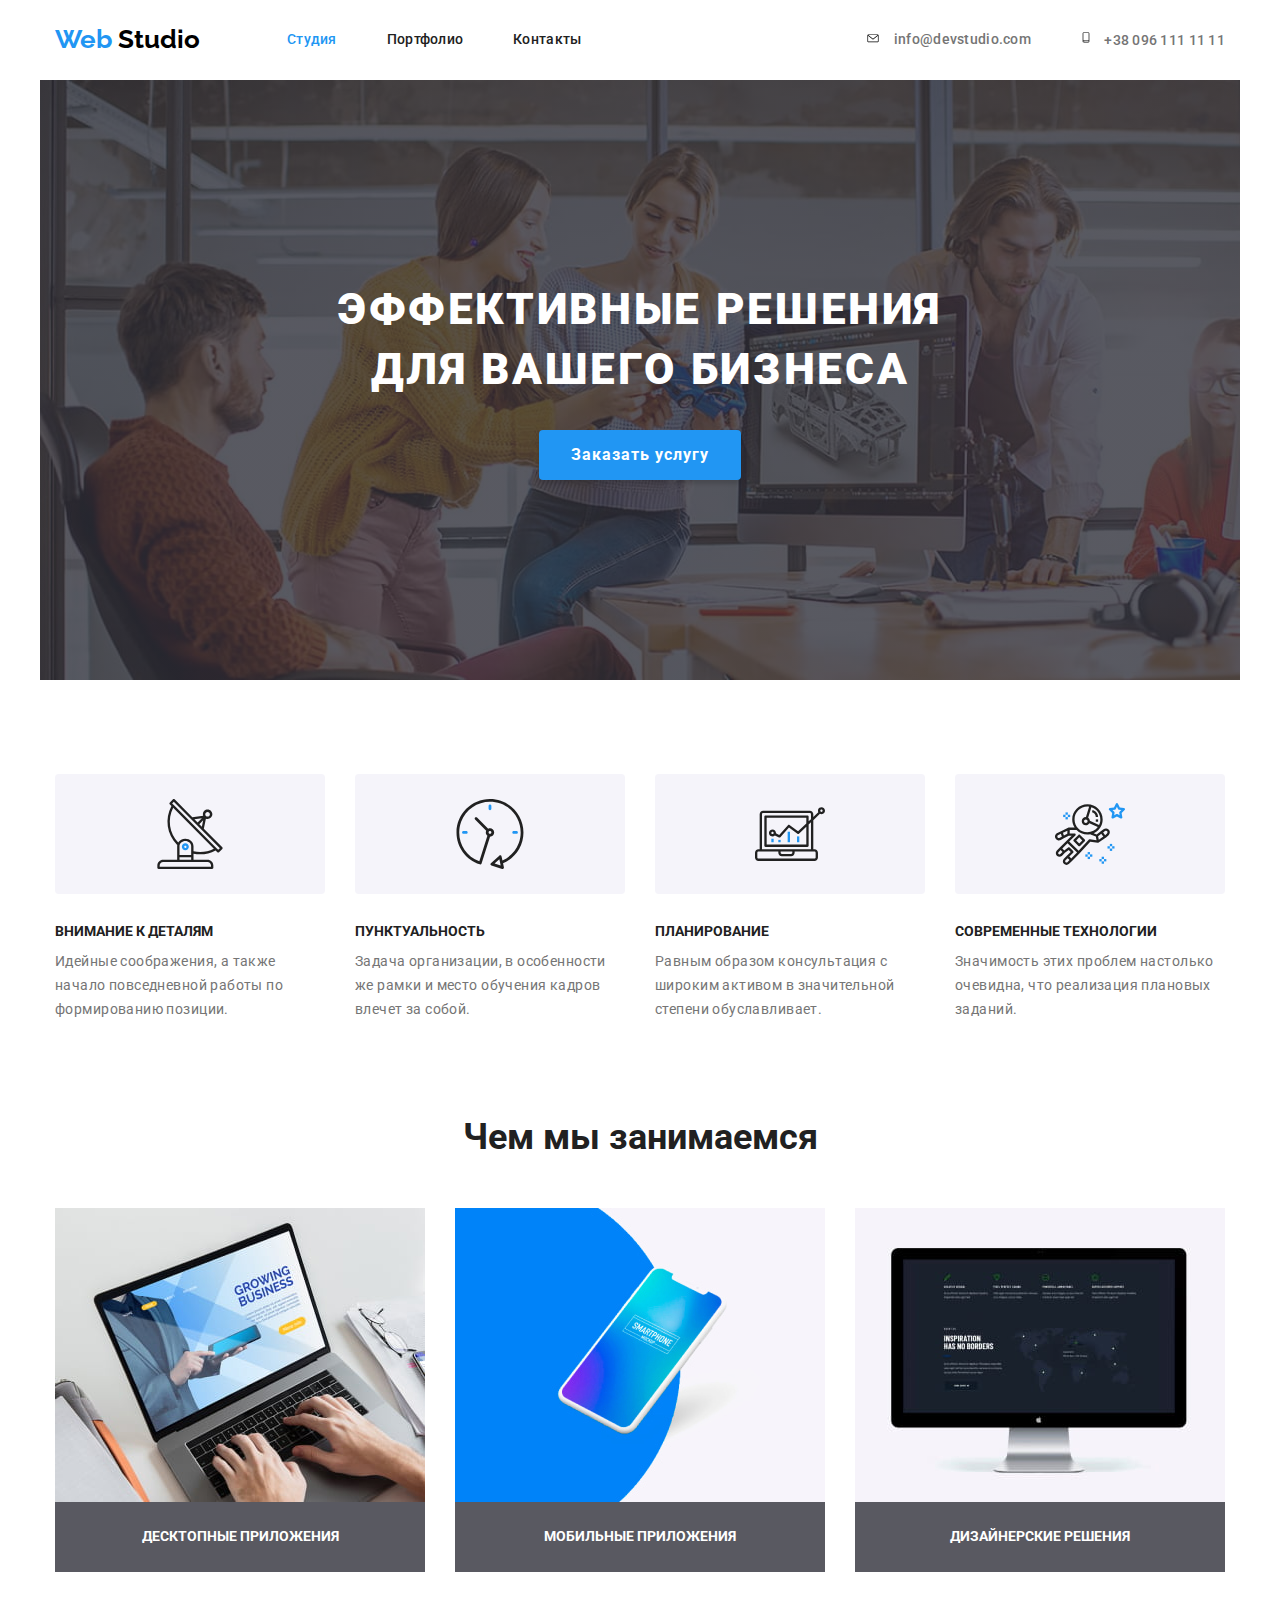
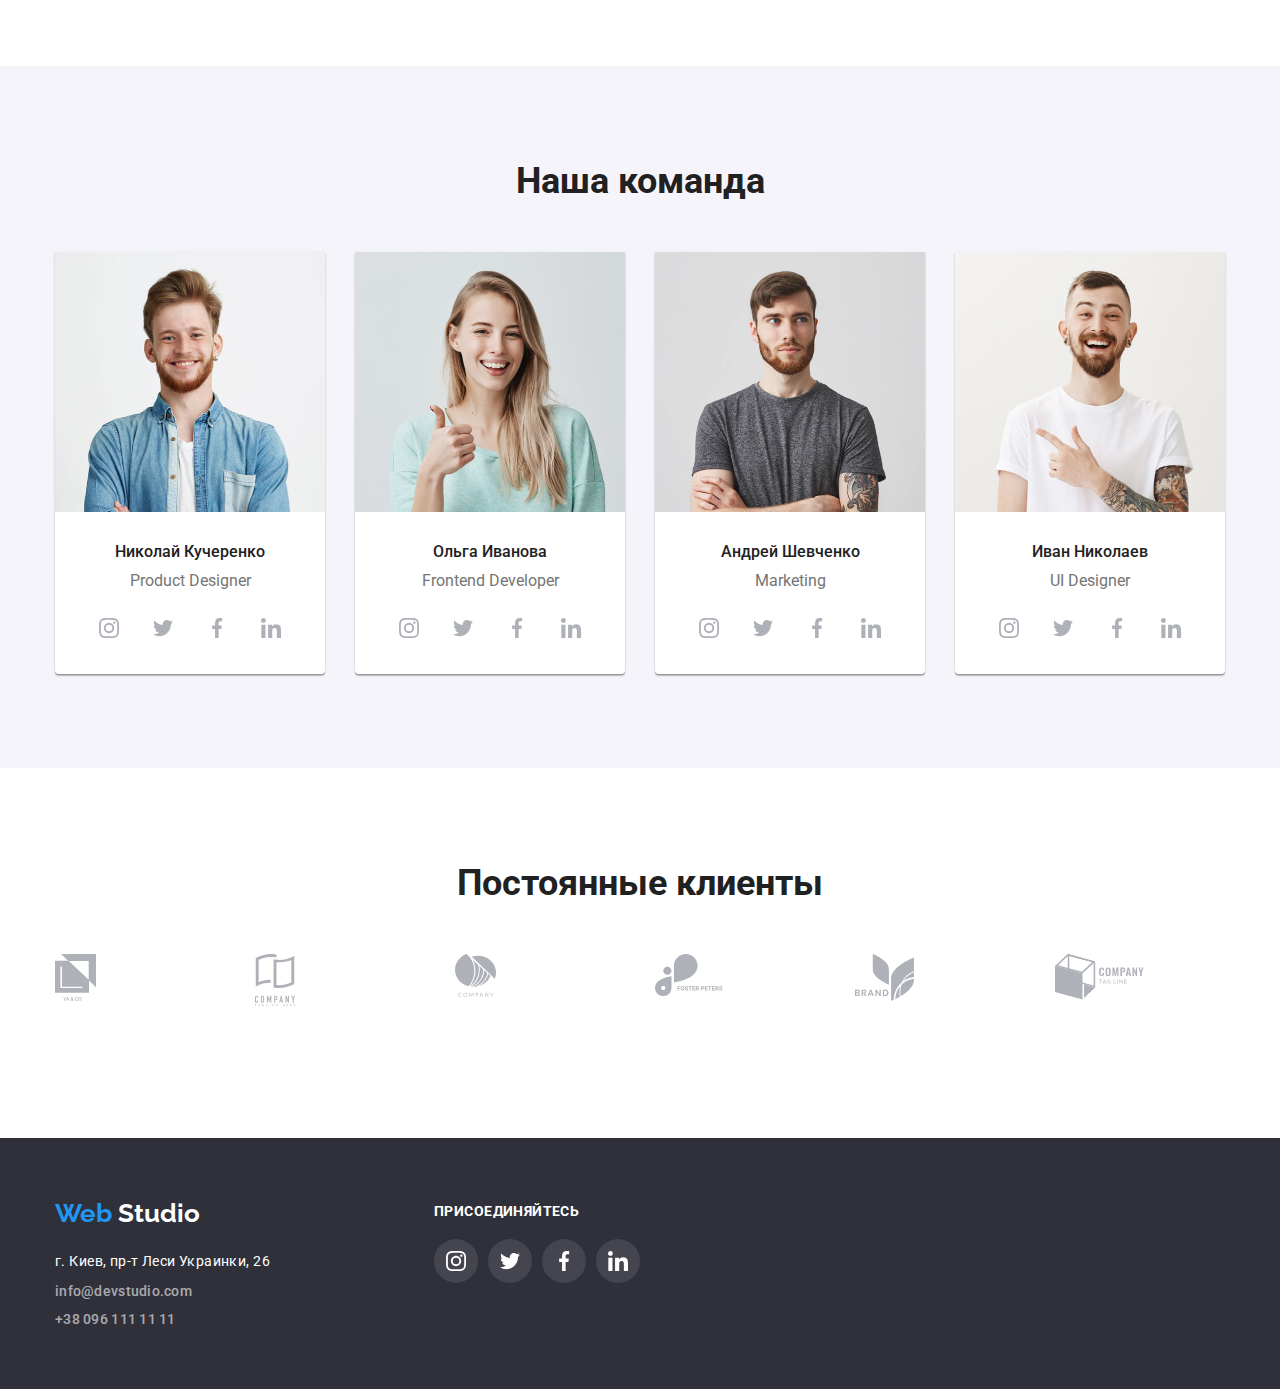
==== index.html @ cb68e981 "добавлены иконки и фоновые изображения" ====
<!DOCTYPE html>
<html lang="ru">
  <head>
    <meta charset="UTF-8" />
    <meta name="viewport" content="Верстка макета" />
    <title>WebStudio</title>
    <link
      rel="stylesheet"
      href="https://fonts.googleapis.com/css2?family=Raleway:wght@700&family=Roboto:wght@400;500;700;900&display=swap"
    />
    <link rel="stylesheet" href="./css/normalize.css" />
    <link rel="stylesheet" href="./css/styles.css" />
  </head>
  <body>
    <!-- ГЛАВНОЕ МЕНЮ -->
    <header class="header">
      <div class="container">
        <nav class="navigation">
          <a class="logo" href="./index.html"
            ><span>Web</span> <span class="header"> Studio</span></a
          >
          <ul class="navigation-list list">
            <li class="menu-item navigation-list-item">
              <a class="link current" href="./index.html">Студия</a>
            </li>
            <li class="menu-item navigation-list-item">
              <a class="link" href="./portfolio.html">Портфолио</a>
            </li>
            <li class="menu-item navigation-list-item">
              <a class="link" href="">Контакты</a>
            </li>
          </ul>
        </nav>
        <ul class="header-utils list">
          <li class="header-address">
            <a class="header-mail link" href="mailto:info@devstudio.com">
              <svg class="header-mail-svg">
                <use href="./images/icons/sprite.svg#icon-envelope"></use>
              </svg>
              <adress>info@devstudio.com</adress></a
            >
          </li>
          <li class="header-address">
            <a class="header-tel link" href="tel:+380961111111">
              <svg class="header-tel-svg">
                <use href="./images/icons/sprite.svg#icon-smartphone"></use>
              </svg>
              +38 096 111 11 11</a
            >
          </li>
        </ul>
      </div>
    </header>
    <main>
      <!-- HERO СЕКЦИЯ -->
      <section class="hero section">
        <div class="block container">
          <h1 class="hero-title">
            Эффективные решения <br />
            для вашего бизнеса
          </h1>
          <button class="modal-button">Заказать услугу</button>
        </div>
      </section>
      <!-- О НАС -->
      <section class="section">
        <div class="container">
          <h2 hidden>О нас</h2>
          <ul class="about-us-list list">
            <li class="about-us-list-item">
              <div class="about-us-list-back antena-icon"></div>
              <h3 class="title">Внимание к деталям</h3>

              <p class="about-us-list-text">
                Идейные соображения, а также начало повседневной работы по
                формированию позиции.
              </p>
            </li>
            <li class="about-us-list-item">
              <div class="about-us-list-back clock-icon"></div>
              <h3 class="title">Пунктуальность</h3>
              <p class="about-us-list-text">
                Задача организации, в особенности же рамки и место обучения
                кадров влечет за собой.
              </p>
            </li>
            <li class="about-us-list-item">
              <div class="about-us-list-back diagram-icon"></div>
              <h3 class="title">Планирование</h3>
              <p class="about-us-list-text">
                Равным образом консультация с широким активом в значительной
                степени обуславливает.
              </p>
            </li>
            <li class="about-us-list-item">
              <div class="about-us-list-back astronaut-icon"></div>
              <h3 class="title">Современные технологии</h3>
              <p class="about-us-list-text">
                Значимость этих проблем настолько очевидна, что реализация
                плановых заданий.
              </p>
            </li>
          </ul>
        </div>
      </section>
      <!-- Чем мы занимаемся -->
      <section class="section">
        <div class="container">
          <h2 class="section-title">Чем мы занимаемся</h2>
          <ul class="whatawedoing list">
            <li class="whatawedoing-item">
              <img
                src="./images/main/desctop.jpg"
                alt="Картинка с десктопным приложением"
                width="370"
                height="294"
              />
              <div class="background-text">
                <p class="whatawedoing-title">Десктопные приложения</p>
              </div>
            </li>
            <li class="whatawedoing-item">
              <img
                src="./images/main/mobile.jpg"
                alt="Картинка с мобильным приложением"
                width="370"
                height="294"
              />
              <div class="background-text">
                <p class="whatawedoing-title">Мобильные приложения</p>
              </div>
            </li>
            <li class="whatawedoing-item">
              <img
                src="./images/main/design.jpg"
                alt="Картинка про дизайнерские решения"
                width="370"
                height="294"
              />
              <div class="background-text">
                <p class="whatawedoing-title">Дизайнерские решения</p>
              </div>
            </li>
          </ul>
        </div>
      </section>

      <!-- Наша команда -->
      <section class="grey-section section">
        <div class="container">
          <h2 class="section-title">Наша команда</h2>
          <ul class="team-list list">
            <li class="team-list-item">
              <img
                src="./images/team/nikolay.jpg"
                alt="фотография Николая Кучеренко"
                width="270"
                height="260"
              />
              <h3 class="name-title">Николай Кучеренко</h3>
              <p class="text" lang="en">Product Designer</p>
              <ul class="social-list list">
                <li class="social-list-item">
                  <a
                    href=""
                    class="social-list-item-link"
                    aria-label="иконка инстаграм"
                  >
                    <svg class="social-list-item-link-svg">
                      <use
                        href="./images/icons/sprite.svg#icon-instagram2"
                      ></use>
                    </svg>
                  </a>
                </li>
                <li class="social-list-item">
                  <a
                    href=""
                    class="social-list-item-link"
                    aria-label="иконка твиттер"
                  >
                    <svg class="social-list-item-link-svg">
                      <use href="./images/icons/sprite.svg#icon-twitter1"></use>
                    </svg>
                  </a>
                </li>
                <li class="social-list-item">
                  <a
                    href=""
                    class="social-list-item-link"
                    aria-label="иконка фейсбук"
                  >
                    <svg class="social-list-item-link-svg">
                      <use
                        href="./images/icons/sprite.svg#icon-facebook1"
                      ></use>
                    </svg>
                  </a>
                </li>
                <li class="social-list-item">
                  <a
                    href=""
                    class="social-list-item-link"
                    aria-label="иконка линкедин"
                  >
                    <svg class="social-list-item-link-svg">
                      <use
                        href="./images/icons/sprite.svg#icon-linkedin1"
                      ></use>
                    </svg>
                  </a>
                </li>
              </ul>
            </li>
            <li class="team-list-item">
              <img
                src="./images/team/olga.jpg"
                alt="фотография Ольги Ивановой"
                width="270"
                height="260"
              />
              <h3 class="name-title">Ольга Иванова</h3>
              <p class="text" lang="en">Frontend Developer</p>
              <ul class="social-list list">
                <li class="social-list-item">
                  <a
                    href=""
                    class="social-list-item-link"
                    aria-label="иконка инстаграм"
                  >
                    <svg class="social-list-item-link-svg">
                      <use
                        href="./images/icons/sprite.svg#icon-instagram2"
                      ></use>
                    </svg>
                  </a>
                </li>
                <li class="social-list-item">
                  <a
                    href=""
                    class="social-list-item-link"
                    aria-label="иконка твиттер"
                  >
                    <svg class="social-list-item-link-svg">
                      <use href="./images/icons/sprite.svg#icon-twitter1"></use>
                    </svg>
                  </a>
                </li>
                <li class="social-list-item">
                  <a
                    href=""
                    class="social-list-item-link"
                    aria-label="иконка фейсбук"
                  >
                    <svg class="social-list-item-link-svg">
                      <use
                        href="./images/icons/sprite.svg#icon-facebook1"
                      ></use>
                    </svg>
                  </a>
                </li>
                <li class="social-list-item">
                  <a
                    href=""
                    class="social-list-item-link"
                    aria-label="иконка линкедин"
                  >
                    <svg class="social-list-item-link-svg">
                      <use
                        href="./images/icons/sprite.svg#icon-linkedin1"
                      ></use>
                    </svg>
                  </a>
                </li>
              </ul>
            </li>
            <li class="team-list-item">
              <img
                src="./images/team/andrey.jpg"
                alt="фотография Андрея Шевченко"
                width="270"
                height="260"
              />
              <h3 class="name-title">Андрей Шевченко</h3>
              <p class="text" lang="en">Marketing</p>
              <ul class="social-list list">
                <li class="social-list-item">
                  <a
                    href=""
                    class="social-list-item-link"
                    aria-label="иконка инстаграм"
                  >
                    <svg class="social-list-item-link-svg">
                      <use
                        href="./images/icons/sprite.svg#icon-instagram2"
                      ></use>
                    </svg>
                  </a>
                </li>
                <li class="social-list-item">
                  <a
                    href=""
                    class="social-list-item-link"
                    aria-label="иконка твиттер"
                  >
                    <svg class="social-list-item-link-svg">
                      <use href="./images/icons/sprite.svg#icon-twitter1"></use>
                    </svg>
                  </a>
                </li>
                <li class="social-list-item">
                  <a
                    href=""
                    class="social-list-item-link"
                    aria-label="иконка фейсбук"
                  >
                    <svg class="social-list-item-link-svg">
                      <use
                        href="./images/icons/sprite.svg#icon-facebook1"
                      ></use>
                    </svg>
                  </a>
                </li>
                <li class="social-list-item">
                  <a
                    href=""
                    class="social-list-item-link"
                    aria-label="иконка линкедин"
                  >
                    <svg class="social-list-item-link-svg">
                      <use
                        href="./images/icons/sprite.svg#icon-linkedin1"
                      ></use>
                    </svg>
                  </a>
                </li>
              </ul>
            </li>

            <li class="team-list-item">
              <img
                src="./images/team/ivan.jpg"
                alt="фотография Ивана Николаева"
                width="270"
                height="260"
              />
              <h3 class="name-title">Иван Николаев</h3>
              <p class="text" lang="en">UI Designer</p>
              <ul class="social-list list">
                <li class="social-list-item">
                  <a
                    href=""
                    class="social-list-item-link"
                    aria-label="иконка инстаграм"
                  >
                    <svg class="social-list-item-link-svg">
                      <use
                        href="./images/icons/sprite.svg#icon-instagram2"
                      ></use>
                    </svg>
                  </a>
                </li>
                <li class="social-list-item">
                  <a
                    href=""
                    class="social-list-item-link"
                    aria-label="иконка твиттер"
                  >
                    <svg class="social-list-item-link-svg">
                      <use href="./images/icons/sprite.svg#icon-twitter1"></use>
                    </svg>
                  </a>
                </li>
                <li class="social-list-item">
                  <a
                    href=""
                    class="social-list-item-link"
                    aria-label="иконка фейсбук"
                  >
                    <svg class="social-list-item-link-svg">
                      <use
                        href="./images/icons/sprite.svg#icon-facebook1"
                      ></use>
                    </svg>
                  </a>
                </li>
                <li class="social-list-item">
                  <a
                    href=""
                    class="social-list-item-link"
                    aria-label="иконка линкедин"
                  >
                    <svg class="social-list-item-link-svg">
                      <use
                        href="./images/icons/sprite.svg#icon-linkedin1"
                      ></use>
                    </svg>
                  </a>
                </li>
              </ul>
            </li>
          </ul>
        </div>
      </section>
      <!-- Постоянные клиенты -->
      <section class="client-section section">
        <div class="container">
          <h2 class="section-title">Постоянные клиенты</h2>
          <ul class="cliernt-list list">
            <li class="cliernt-list-item">
              <img src="./images/clientlogo/logo1.svg" alt="логотип клиента" />
            </li>
            <li class="cliernt-list-item">
              <img src="./images/clientlogo/logo2.svg" alt="логотип клиента" />
            </li>
            <li class="cliernt-list-item">
              <img src="./images/clientlogo/logo3.svg" alt="логотип клиента" />
            </li>
            <li class="cliernt-list-item">
              <img src="./images/clientlogo/logo4.svg" alt="логотип клиента" />
            </li>
            <li class="cliernt-list-item">
              <img src="./images/clientlogo/logo5.svg" alt="логотип клиента" />
            </li>
            <li class="cliernt-list-item">
              <img src="./images/clientlogo/logo6.svg" alt="логотип клиента" />
            </li>
          </ul>
        </div>
      </section>
    </main>
    <!-- ФУТЕР -->
    <footer class="footer">
      <div class="container">
        <div class="footer-logo-address">
          <a class="logo" href="./index.html"
            ><span>Web</span> <span class="footer"> Studio</span></a
          >
          <address class="footer-address">
            <ul class="list">
              <li class="footer-address-item">
                г. Киев, пр-т Леси Украинки, 26
              </li>
              <li>
                <a class="footer-mail link" href="mailto:info@devstudio.com"
                  >info@devstudio.com</a
                >
              </li>
              <li>
                <a class="footer-tel link" href="tel:+380961111111"
                  >+38 096 111 11 11</a
                >
              </li>
            </ul>
          </address>
        </div>
        <div class="join">
          <b class="title">присоединяйтесь</b>
          <ul class="social-list list">
            <li class="social-list-item">
              <a
                href=""
                class="social-list-item-link"
                aria-label="иконка инстаграм"
              >
                <svg class="social-list-item-link-svg">
                  <use href="./images/icons/sprite.svg#icon-instagram2"></use>
                </svg>
              </a>
            </li>
            <li class="social-list-item">
              <a
                href=""
                class="social-list-item-link"
                aria-label="иконка твиттер"
              >
                <svg class="social-list-item-link-svg">
                  <use href="./images/icons/sprite.svg#icon-twitter1"></use>
                </svg>
              </a>
            </li>
            <li class="social-list-item">
              <a
                href=""
                class="social-list-item-link"
                aria-label="иконка фейсбук"
              >
                <svg class="social-list-item-link-svg">
                  <use href="./images/icons/sprite.svg#icon-facebook1"></use>
                </svg>
              </a>
            </li>
            <li class="social-list-item">
              <a
                href=""
                class="social-list-item-link"
                aria-label="иконка линкедин"
              >
                <svg class="social-list-item-link-svg">
                  <use href="./images/icons/sprite.svg#icon-linkedin1"></use>
                </svg>
              </a>
            </li>
          </ul>
        </div>
      </div>
    </footer>
  </body>
</html>
---- css/styles.css ----
:root {
  --primary-font: "Roboto", sans-serif;
  --secondery-font: "Raleway", sans-serif;
  --primary-text-color: #757575;
  --secondary-text-color: #212121;
  --accent-color: #2196f3;
  --primary-white-color: #ffffff;
  --secondary-white-color: #f5f4fa;
}
html {
  box-sizing: border-box;
}

*,
*::before,
*::after {
  box-sizing: inherit;
}
body {
  background-color: #ffffff;
  font-family: var(--primary-font);
  font-size: 14px;
  color: var(--primary-text-color);
  text-decoration: none;
}
a.link.current {
  color: var(--accent-color);
}
h1 {
  margin: 0;
}
img {
  display: block;
}
.link {
  text-decoration: none;
  display: block;
}
.list {
  list-style: none;
  margin: 0;
  padding: 0;
}
p {
  margin: 0;
}
.link:hover,
.link:focus {
  color: var(--accent-color);
}
.section {
  padding-bottom: 94px;
}
/*HEADER*/
.container {
  width: 1200px;
  padding-left: 15px;
  padding-right: 15px;
  margin-left: auto;
  margin-right: auto;
}
.header .container {
  display: flex;
  align-items: center;
  justify-content: space-between;
}
.header-utils {
  display: flex;
}
.header-mail {
  margin-right: 50px;
}

.navigation {
  display: flex;
  align-items: center;
}
.navigation-list {
  display: flex;
}
.navigation-list-item:not(:last-child) {
  margin-right: 50px;
}
.navigation-list-item {
  padding-top: 32px;
  padding-bottom: 32px;
}
.logo {
  font-family: var(--secondery-font);
  color: var(--accent-color);
  font-weight: bold;
  font-size: 26px;
  line-height: 1.2;
  text-decoration: none;
  margin-right: 87px;
}
.logo .header {
  color: #000000;
}
.navigation-list .link {
  color: var(--secondary-text-color);
  font-weight: 500;
  font-size: 14px;
  line-height: 1.14;
  letter-spacing: 0.02em;
  text-decoration: none;
}
.navigation-list .link:hover,
.navigation-list .link:focus {
  color: var(--accent-color);
}

.navigation-list link.current {
  color: var(--accent-color);
}
.menu-item::after {
display: block;
content:"";
position: absolute;
width: 100%;
height: 0px;
background:var(--accent-color);
border-radius: 2px;
margin-top: 28px;
margin-left: auto;
margin-right: auto;
}
.menu-item:hover::after,
.menu-item:focus::after {
 height: 4px; 
}

.header-mail,
.header-tel {
  font-style: normal;
  font-weight: 500;
  font-size: 14px;
  line-height: 1.33;
  letter-spacing: 0.02em;
  color: var(--primary-text-color);
  align-items: center;
  justify-content: center;
}
.header-mail-svg {
  width: 16px;
  height: 11.2px;
  margin-right: 10px;
}
.header-tel-svg {
  width: 10px;
  height: 14.94px;
  margin-right: 10px;
}
.header-address:hover .header-mail-svg {
fill: var(--accent-color) ;
}
.header-address:hover .header-tel-svg {
fill: var(--accent-color) ;
}
/*HERO СЕКЦИЯ*/
.hero {
  text-align: center;
  margin-bottom: 94px;
  padding-bottom: 0;
}
.hero-title {
  font-weight: 900;
  font-size: 44px;
  line-height: 1.36;
  letter-spacing: 0.06em;
  text-transform: uppercase;
  color: var(--primary-white-color);
  margin-bottom: 30px;
  padding-top: 200px;

}
.modal-button {
  color: var(--primary-white-color);
  background-color: var(--accent-color);
    box-shadow: 0px 4px 4px rgba(0, 0, 0, 0.15);
    border-radius: 4px;
    display: block;
    padding-top: 10px;
    padding-right: 32px;
    padding-bottom: 10px;
    padding-left: 32px;
    margin-right: auto;
    margin-left: auto;
    border-width: 0px;
    border-radius: 4px;
    font-weight: 700;
    font-size: 16px;
    line-height: 1.88;
    text-align: center;
    letter-spacing: 0.06em;
    cursor: pointer;
}
.block {
  max-width: 1600px;
  height: 600px;
  background-image: linear-gradient( to bottom, rgba(47, 48, 58, 0.8), rgba(47, 48, 58, 0.8) ), url("../images/main/Header.jpg");
  background-repeat: no-repeat;
}
/*О НАС*/
.about-us-list {
  display: flex;
  margin: 0;
}
.about-us-list .title {
  font-size: 14px;
  line-height: 1.14;
  text-transform: uppercase;
  color: var(--secondary-text-color);
  padding-bottom: 10px;
  padding-top: 30px;
  margin: 0;
}
.about-us-list-item:not(:last-child) {
  margin-right: 30px;
}
.about-us-list-item {
  display: block;
}
.about-us-list-back::before {
  width: 270px;
  height: 120px;
  left: 515px;
  top: 774px;
  content: "";
  display: block;
  background: #F5F4FA;
  border-radius: 4px;
  background-repeat: no-repeat;
  background-position: center;
  background-size: 70px;
  padding-top: 25px;
  padding-right: 100px;
  padding-bottom: 25px;
  padding-left: 100px;
}
.antena-icon::before {
  background-image: url(../images/icons/antenna1.svg);
}
.clock-icon::before {
  background-image: url(../images/icons/clock1.svg);
}
.diagram-icon::before {
  background-image: url(../images/icons/diagram1.svg);
}
.astronaut-icon::before {
  background-image: url(../images/icons/astronaut1.svg);
}
.about-us-list-text {
  font-size: 14px;
    line-height: 1.71;
    letter-spacing: 0.03em;
}
/*Чем мы занимаемся*/
.section-title {
  font-size: 36px;
  line-height: 1.17;
  text-align: center;
  color: var(--secondary-text-color);
  margin-top: 0px;
  margin-bottom: 0px;
}
.whatawedoing-title {
  display: flex;
  font-weight: 700;
  line-height: 1.14;
  text-align: center;
  justify-content: center;
  text-transform: uppercase;
  color: var(--primary-white-color);
  width: 370px;
  height: 70px;
  left: 215px;
  top: 1435px;
  margin: 0;
  background: rgba(47, 48, 58, 0.8);
  padding-top: 27px;
}

.whatawedoing {
  display: flex;
  padding-top: 50px;

}
.whatawedoing-item:not(:last-child) {
  margin-right: 30px;
}


}
/* Наша команда  */
.grey-section {
  background: #f5f4fa;
}
.name-title {
  font-weight: 500;
  font-size: 16px;
  line-height: 1.19;
  text-align: center;
  color: var(--secondary-text-color);
}
.grey-section .container {
  padding-top: 94px;
}
.grey-section {
  background-color: #f5f4fa;
}
.text {
  font-size: 16px;
  line-height: 1.19;
  text-align: center;
  margin-bottom: 16px;
  margin-top: 0;
}
.team-list {
  display: flex;
  padding-top: 50px;
}
.team-list-item:not(:last-child) {
  margin-right: 30px;
}
.team-list-item {
  background-color: var(--primary-white-color);
    border-bottom-right-radius: 4px;
    border-bottom-left-radius: 4px;
    box-shadow: 0px 2px 1px rgba(0, 0, 0, 0.2), 0px 1px 1px rgba(0, 0, 0, 0.14), 0px 1px 3px rgba(0, 0, 0, 0.12);
      padding-bottom: 24px;
}
.name-title {
  margin-top: 30px;
  margin-bottom: 10px;
}
.social-list {
  display: flex;
  justify-content: center;
  padding-left: 0;
}
.social-list-item:not(:last-child) {
  margin-right: 10px;
}
.team-list .social-list-item-link {
  display: flex;
  width: 44px;
  height: 44px;
  border-radius: 50%;
  background-color: rgba(255, 255, 255, 0.1);;
  justify-content: center;
  align-items: center;
}
.team-list .social-list-item-link-svg {
  width: 20px;
  height: 20px;
  fill: #AFB1B8 ;
}
.team-list .social-list-item-link:hover {
  background: var(--accent-color);
}
/* Постоянные клиенты  */
.cliernt-list {
  display: flex;
}
.client-section .container {
  padding-top: 94px;
}
.cliernt-list-item:not(:last-child) {
  margin-right: 30px;
}
.cliernt-list-item {
  width: 170px;
  height: 90px;
  justify-content: center;
  align-items: center;
}
.cliernt-list {
  padding-top: 50px;
}
/* Футер */
.footer .container {
  display: flex;
  align-items: center;
  justify-content: flex-start;
  padding-top: 60px;
}
.footer {
  background: #2f303a;
}
.logo .footer {
  color: var(--primary-white-color);
}
.footer-mail,
.footer-tel {
  font-style: normal;
  font-weight: 500;
  font-size: 14px;
  line-height: 1.33;
  letter-spacing: 0.02em;
  color: rgba(255, 255, 255, 0.6);
}
.footer-logo-address {
  padding-bottom: 60px;
  margin-left: 0px;
}
.footer-address-item,
.footer-mail {
  margin-bottom: 9px;
}

.footer .title {
  font-style: normal;
  font-weight: 700;
  font-size: 14px;
  line-height: 16px;
  letter-spacing: 0.03em;
  text-transform: uppercase;
  color: var(--primary-white-color);
}
.footer-address-item {
  font-style: normal;
  font-weight: 400;
  font-size: 14px;
  line-height: 24px;
  letter-spacing: 0.03em;
  color: var(--primary-white-color);
  padding-top: 20px;
}
.join {
  display: block;
  margin-left: 147px;
}
.join .social-list {
  margin-top: 20px;
  margin-bottom: 100px;
}
.join .social-list-item-link {
  display: flex;
  width: 44px;
  height: 44px;
  border-radius: 50%;
  background-color: rgba(255, 255, 255, 0.1);;
  justify-content: center;
  align-items: center;
}
.join .social-list-item-link-svg {
  width: 20px;
  height: 20px;
  fill: white ;
}
.join .social-list-item-link:hover {
  background: var(--accent-color);
}
.social-list-item-link:hover .social-list-item-link-svg {
fill: white ;
}
/* Портфолио */
.filter-button:hover,
.filter-button:focus {
  color: var(--primary-white-color);
  background-color: var(--accent-color);
  outline: none;
}
.filter-button {
  color: var(--secondary-text-color);
  background-color: var(--secondary-white-color);
  border-radius: 4px;
}

.portfolio-list .link {
  text-decoration: none;
}
.portfolio-list .title {
  font-size: 18px;
  line-height: 2;
  letter-spacing: 0.06em;
  color: var(--secondary-text-color);
}
.portfolio-list .text {
  font-size: 16px;
  line-height: 1.87;
  color: var(--primary-text-color);
}
.portfolio-list .hover-text-portfolio-list {
  font-size: 18px;
  line-height: 1.56;
  letter-spacing: 0.03em;
  color: var(--primary-white-color);
  background-color: var(--accent-color);
}
.portfolio-list-item:hover,
.portfolio-list-item:focus {
box-sizing: border-box;
box-shadow: 1px 4px 6px rgba(0, 0, 0, 0.16), 0px 4px 4px rgba(0, 0, 0, 0.06), 0px 1px 1px rgba(0, 0, 0, 0.12);
}
.portfolio-list-item {
  width: calc((100% - 2 * 30px) / 3);
  margin-right: 30px;
  margin-bottom: 30px;
  border: 1px solid #EEEEEE;
}

.portfolio-container {
  width: 1200px;
  padding-left: 15px;
  padding-right: 15px;
  margin-left: auto;
  margin-right: auto;
  margin-top: 93px;
  margin-bottom: 94px;
}
.portfolio-list {
  display: flex;
  flex-wrap: wrap;
}

.portfolio-list-description {
  display: block;
  justify-content: flex-start;
  align-content: space-between;
  padding-left: 24px;
  padding-right: 24px;
  padding-top: 20px;
  padding-bottom: 20px;
}
.portfolio-list-description .title {
  margin-bottom: 0;
  margin-top: 0;
}
.portfolio-list-description .text {
  margin-bottom: 0;
  margin-top: 0;
  text-align: start;
}
.portfolio-list-item:nth-child(3n) {
  margin-right: 0;
}
.portfolio-list-item:nth-last-child(-n + 3) {
  margin-bottom: 0;
}
.filter-list {
  display: flex;
  justify-content: center;
    margin-bottom: 50px;
}
.filter-button {
  margin-right: 8px;
  border: 0;
  text-align: center;
  padding-right: 22px;
  padding-left: 22px;
  padding-bottom: 6px;
  padding-top: 6px;
  border-radius: 4px;
  display: block;

 border-width: 0px;
 border-radius: 4px;
 font-weight: 500;
 font-size: 16px;
 line-height: 1.63;
 cursor: pointer;
}

.filter-button:hover,
.filter-button:focus {
box-shadow: 0px 2px 2px rgba(0, 0, 0, 0.12), 0px 1px 2px rgba(0, 0, 0, 0.08), 0px 3px 1px rgba(0, 0, 0, 0.1);
}
.hover-text-portfolio-list {
  margin: 0;
}

/*.portfolio-list-img {
  display: block;
}
/*.hover-text-portfolio-list:hover {
  width: 370px;
  height: 294px;
  left: 215px;
  top: 262px;

  background: rgba(33, 150, 243, 0.9);
}
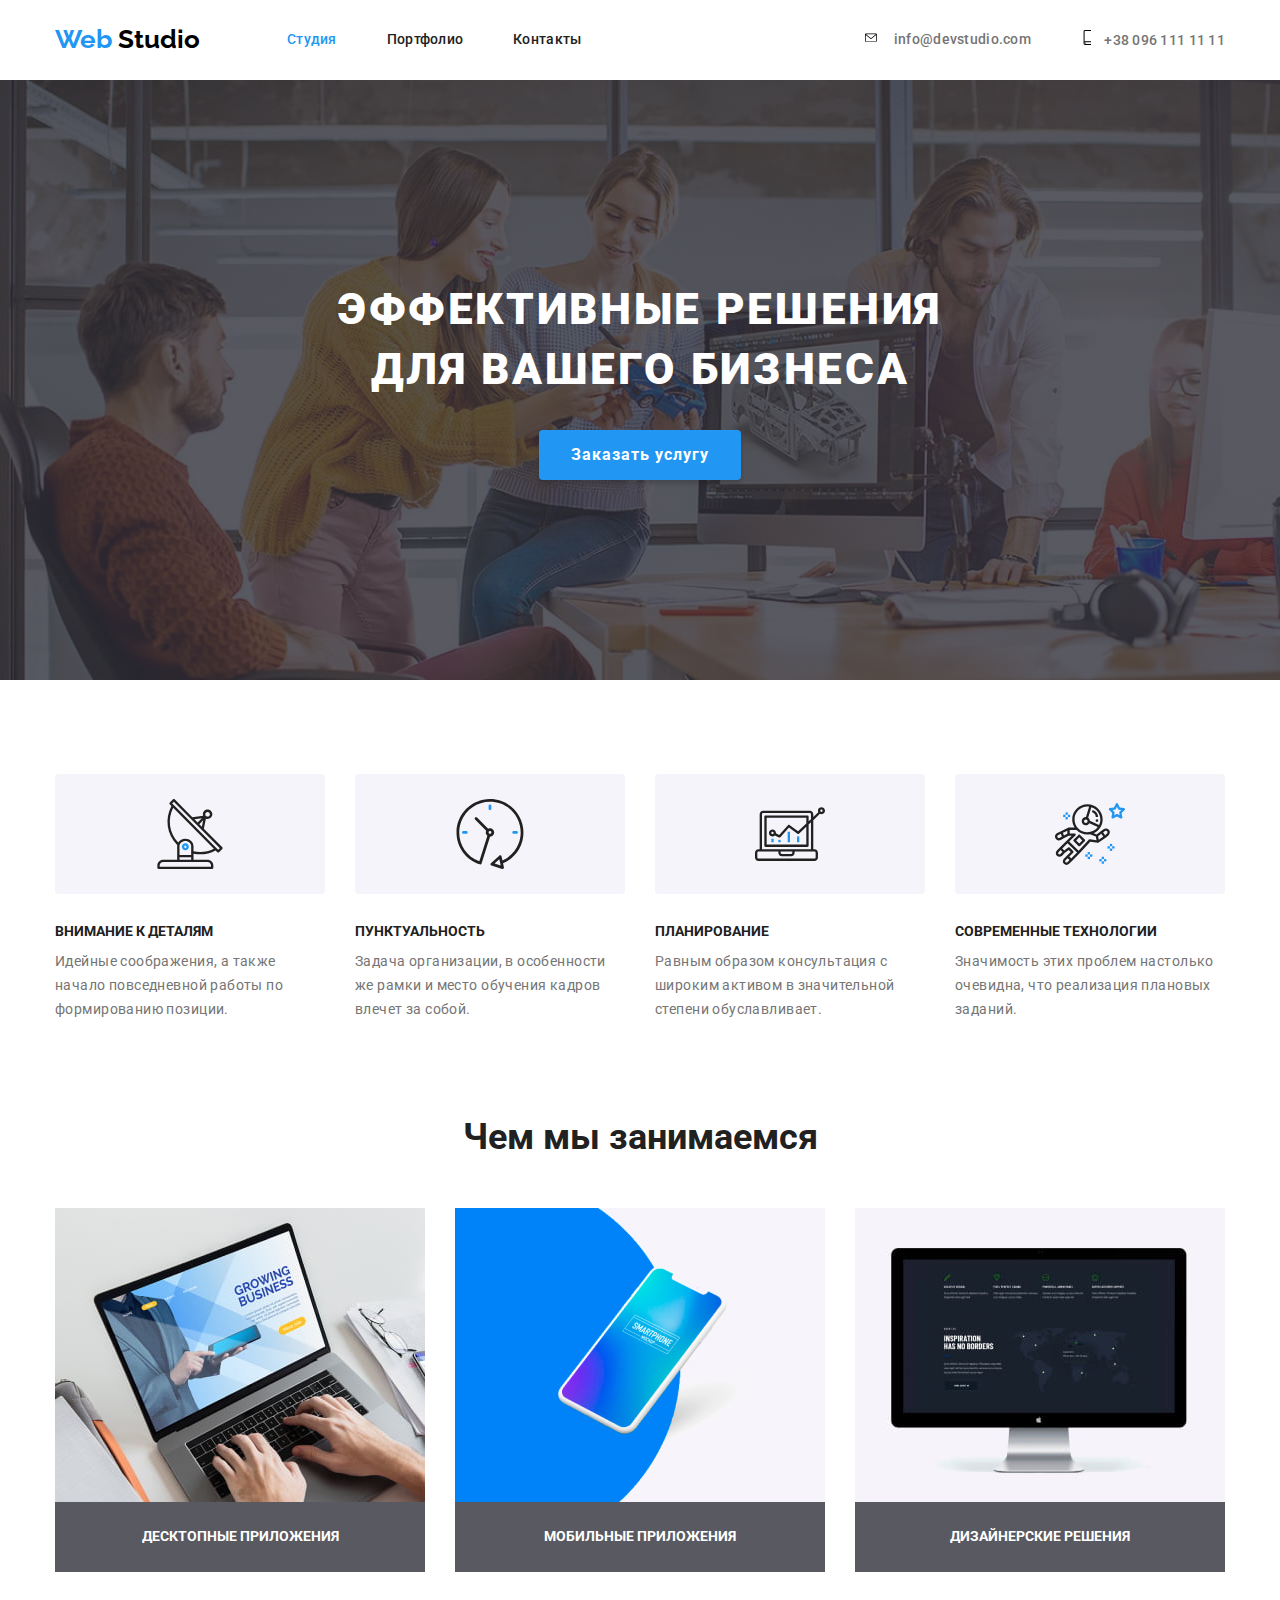
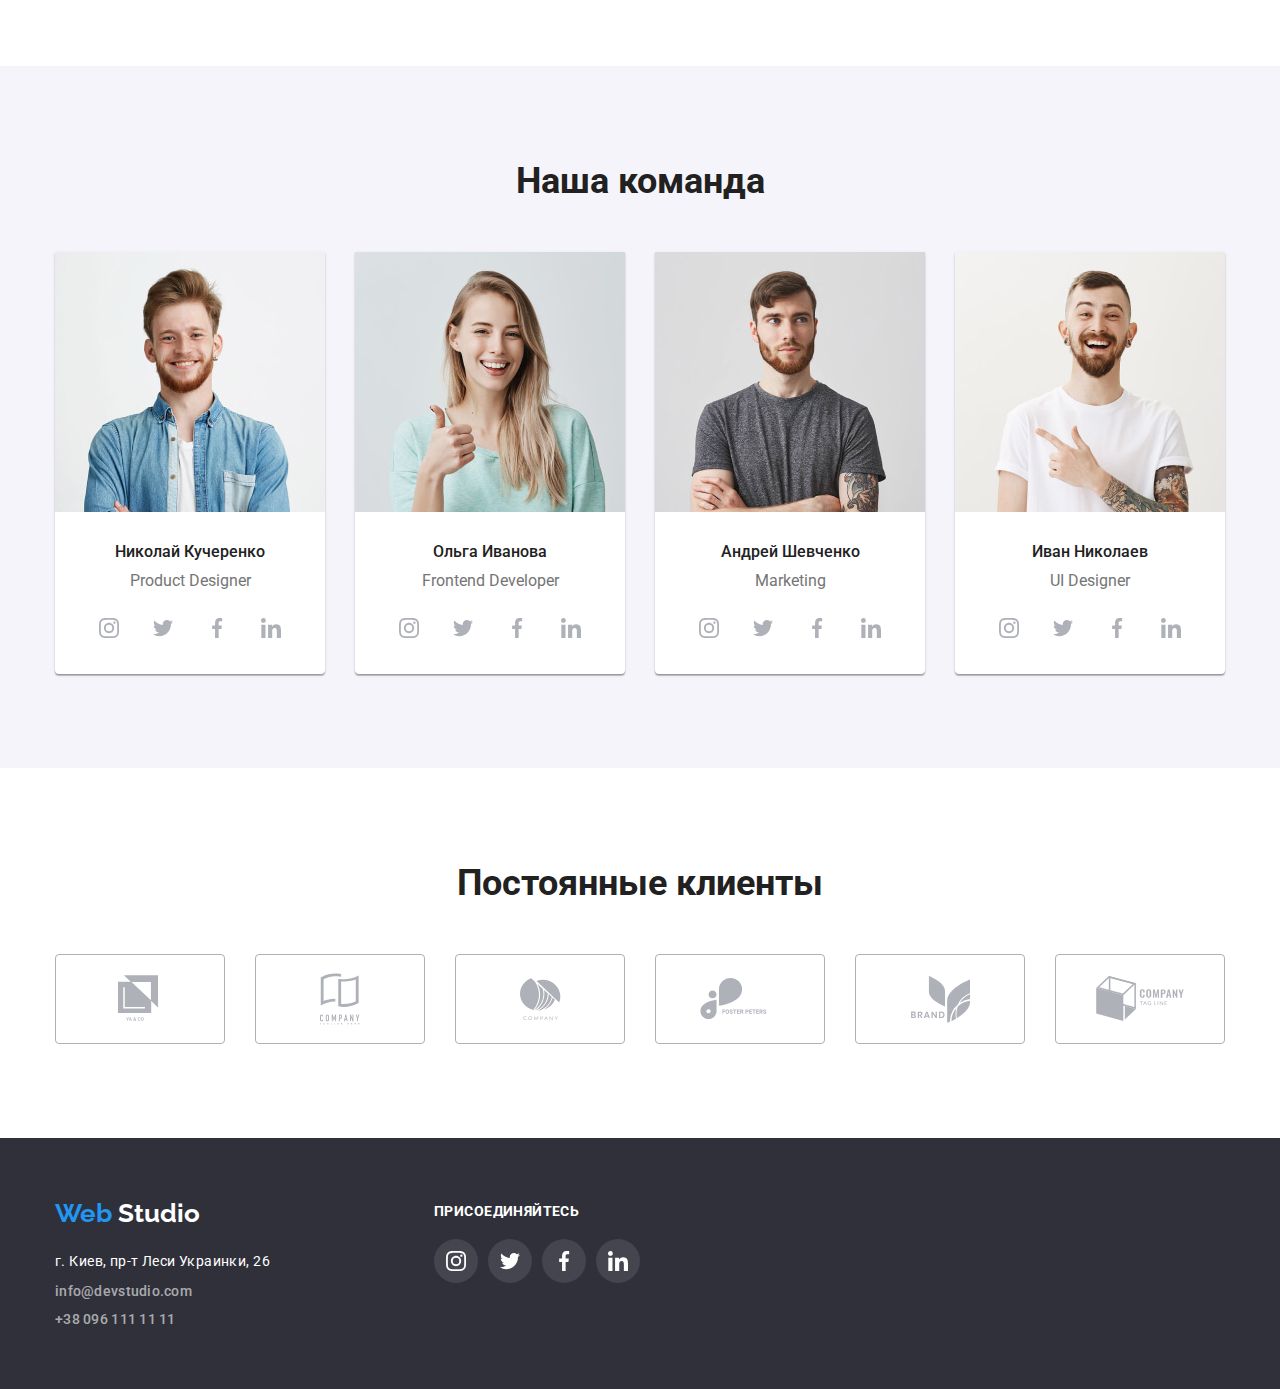
==== commit 5d92a90e: "исправлены иконки" ====
--- a/index.html
+++ b/index.html
@@ -34,7 +34,7 @@
         <ul class="header-utils list">
           <li class="header-address">
             <a class="header-mail link" href="mailto:info@devstudio.com">
-              <svg class="header-mail-svg">
+              <svg class="header-mail-svg" width="16px" height="12px">
                 <use href="./images/icons/sprite.svg#icon-envelope"></use>
               </svg>
               <adress>info@devstudio.com</adress></a
@@ -42,7 +42,7 @@
           </li>
           <li class="header-address">
             <a class="header-tel link" href="tel:+380961111111">
-              <svg class="header-tel-svg">
+              <svg class="header-tel-svg" width="10px" height="15px">
                 <use href="./images/icons/sprite.svg#icon-smartphone"></use>
               </svg>
               +38 096 111 11 11</a
@@ -54,7 +54,7 @@
     <main>
       <!-- HERO СЕКЦИЯ -->
       <section class="hero section">
-        <div class="block container">
+        <div class="block">
           <h1 class="hero-title">
             Эффективные решения <br />
             для вашего бизнеса
@@ -408,22 +408,58 @@
           <h2 class="section-title">Постоянные клиенты</h2>
           <ul class="cliernt-list list">
             <li class="cliernt-list-item">
-              <img src="./images/clientlogo/logo1.svg" alt="логотип клиента" />
+              <svg
+                class="cliernt-list-item-svg"
+                width="44.27px"
+                height="49.23px"
+              >
+                <use
+                  href="./images/clientlogo/sprite_logo.svg#icon-logo1"
+                ></use>
+              </svg>
             </li>
             <li class="cliernt-list-item">
-              <img src="./images/clientlogo/logo2.svg" alt="логотип клиента" />
+              <svg class="cliernt-list-item-svg" width="40px" height="52px">
+                <use
+                  href="./images/clientlogo/sprite_logo.svg#icon-logo2"
+                ></use>
+              </svg>
             </li>
             <li class="cliernt-list-item">
-              <img src="./images/clientlogo/logo3.svg" alt="логотип клиента" />
+              <svg class="cliernt-list-item-svg" width="41px" height="42.6px">
+                <use
+                  href="./images/clientlogo/sprite_logo.svg#icon-logo3"
+                ></use>
+              </svg>
             </li>
             <li class="cliernt-list-item">
-              <img src="./images/clientlogo/logo4.svg" alt="логотип клиента" />
+              <svg
+                class="cliernt-list-item-svg"
+                width="79.66px"
+                height="42.02px"
+              >
+                <use
+                  href="./images/clientlogo/sprite_logo.svg#icon-logo4"
+                ></use>
+              </svg>
             </li>
             <li class="cliernt-list-item">
-              <img src="./images/clientlogo/logo5.svg" alt="логотип клиента" />
+              <svg class="cliernt-list-item-svg" width="59px" height="47px">
+                <use
+                  href="./images/clientlogo/sprite_logo.svg#icon-logo5"
+                ></use>
+              </svg>
             </li>
             <li class="cliernt-list-item">
-              <img src="./images/clientlogo/logo6.svg" alt="логотип клиента" />
+              <svg
+                class="cliernt-list-item-svg"
+                width="88.48px"
+                height="45.44px"
+              >
+                <use
+                  href="./images/clientlogo/sprite_logo.svg#icon-logo6"
+                ></use>
+              </svg>
             </li>
           </ul>
         </div>
--- a/css/styles.css
+++ b/css/styles.css
@@ -70,7 +70,6 @@
 .header-mail {
   margin-right: 50px;
 }
-
 .navigation {
   display: flex;
   align-items: center;
@@ -117,7 +116,7 @@
 display: block;
 content:"";
 position: absolute;
-width: 100%;
+width: 50px;
 height: 0px;
 background:var(--accent-color);
 border-radius: 2px;
@@ -142,13 +141,9 @@
   justify-content: center;
 }
 .header-mail-svg {
-  width: 16px;
-  height: 11.2px;
   margin-right: 10px;
 }
 .header-tel-svg {
-  width: 10px;
-  height: 14.94px;
   margin-right: 10px;
 }
 .header-address:hover .header-mail-svg {
@@ -172,7 +167,6 @@
   color: var(--primary-white-color);
   margin-bottom: 30px;
   padding-top: 200px;
-
 }
 .modal-button {
   color: var(--primary-white-color);
@@ -200,6 +194,8 @@
   height: 600px;
   background-image: linear-gradient( to bottom, rgba(47, 48, 58, 0.8), rgba(47, 48, 58, 0.8) ), url("../images/main/Header.jpg");
   background-repeat: no-repeat;
+  margin-left: auto;
+  margin-right: auto;
 }
 /*О НАС*/
 .about-us-list {
@@ -289,9 +285,6 @@
 .whatawedoing-item:not(:last-child) {
   margin-right: 30px;
 }
-
-
-}
 /* Наша команда  */
 .grey-section {
   background: #f5f4fa;
@@ -372,8 +365,21 @@
 .cliernt-list-item {
   width: 170px;
   height: 90px;
-  justify-content: center;
-  align-items: center;
+  display: flex;
+  justify-content: center;
+  align-items: center;
+  border: 1px solid #AFB1B8;
+  box-sizing: border-box;
+  border-radius: 4px;
+}
+.cliernt-list-item:hover {
+  border-color: var(--accent-color);
+}
+.cliernt-list-item:hover .cliernt-list-item-svg {
+fill: var(--accent-color) ;
+}
+.cliernt-list-item-svg {
+  fill: #AFB1B8;;
 }
 .cliernt-list {
   padding-top: 50px;
@@ -453,6 +459,12 @@
   background: var(--accent-color);
 }
 .social-list-item-link:hover .social-list-item-link-svg {
+fill: white ;
+}
+.join .social-list-item-link:focus {
+  background: var(--accent-color);
+}
+.social-list-item-link:focus .social-list-item-link-svg {
 fill: white ;
 }
 /* Портфолио */
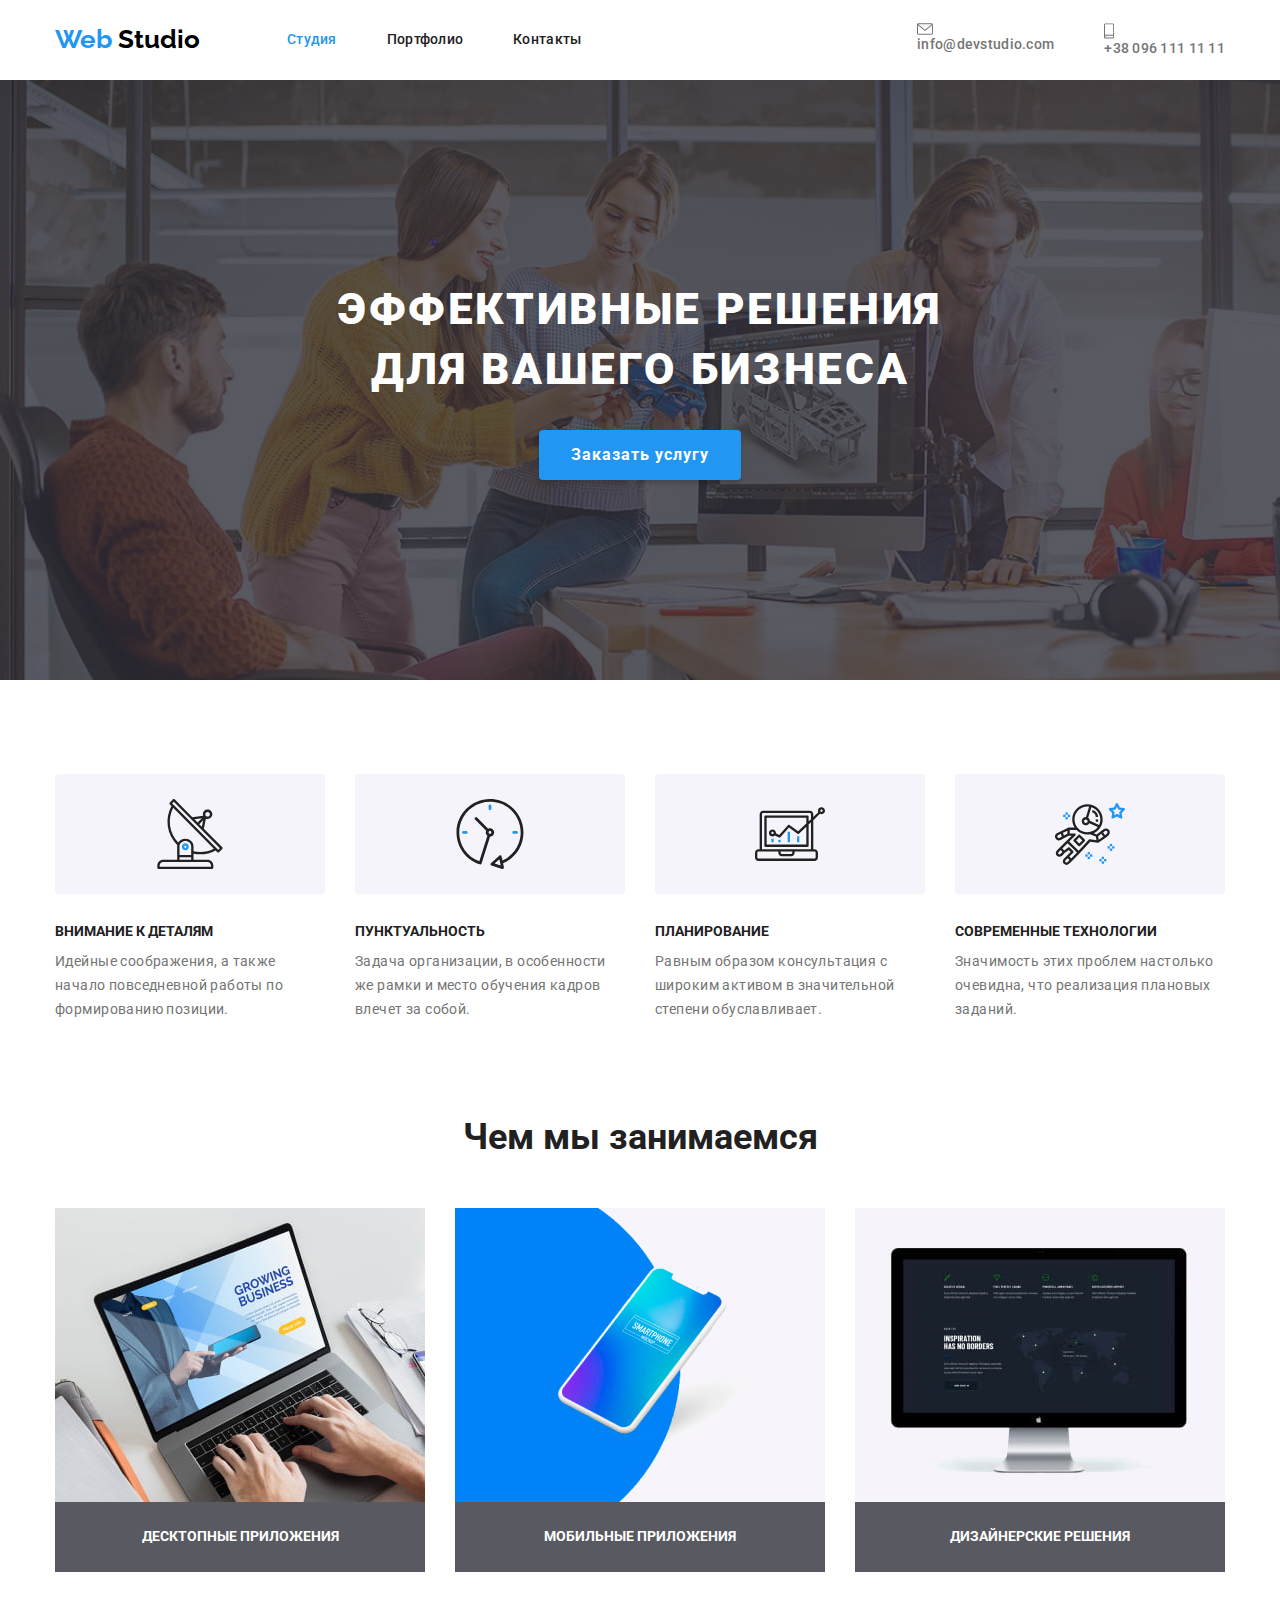
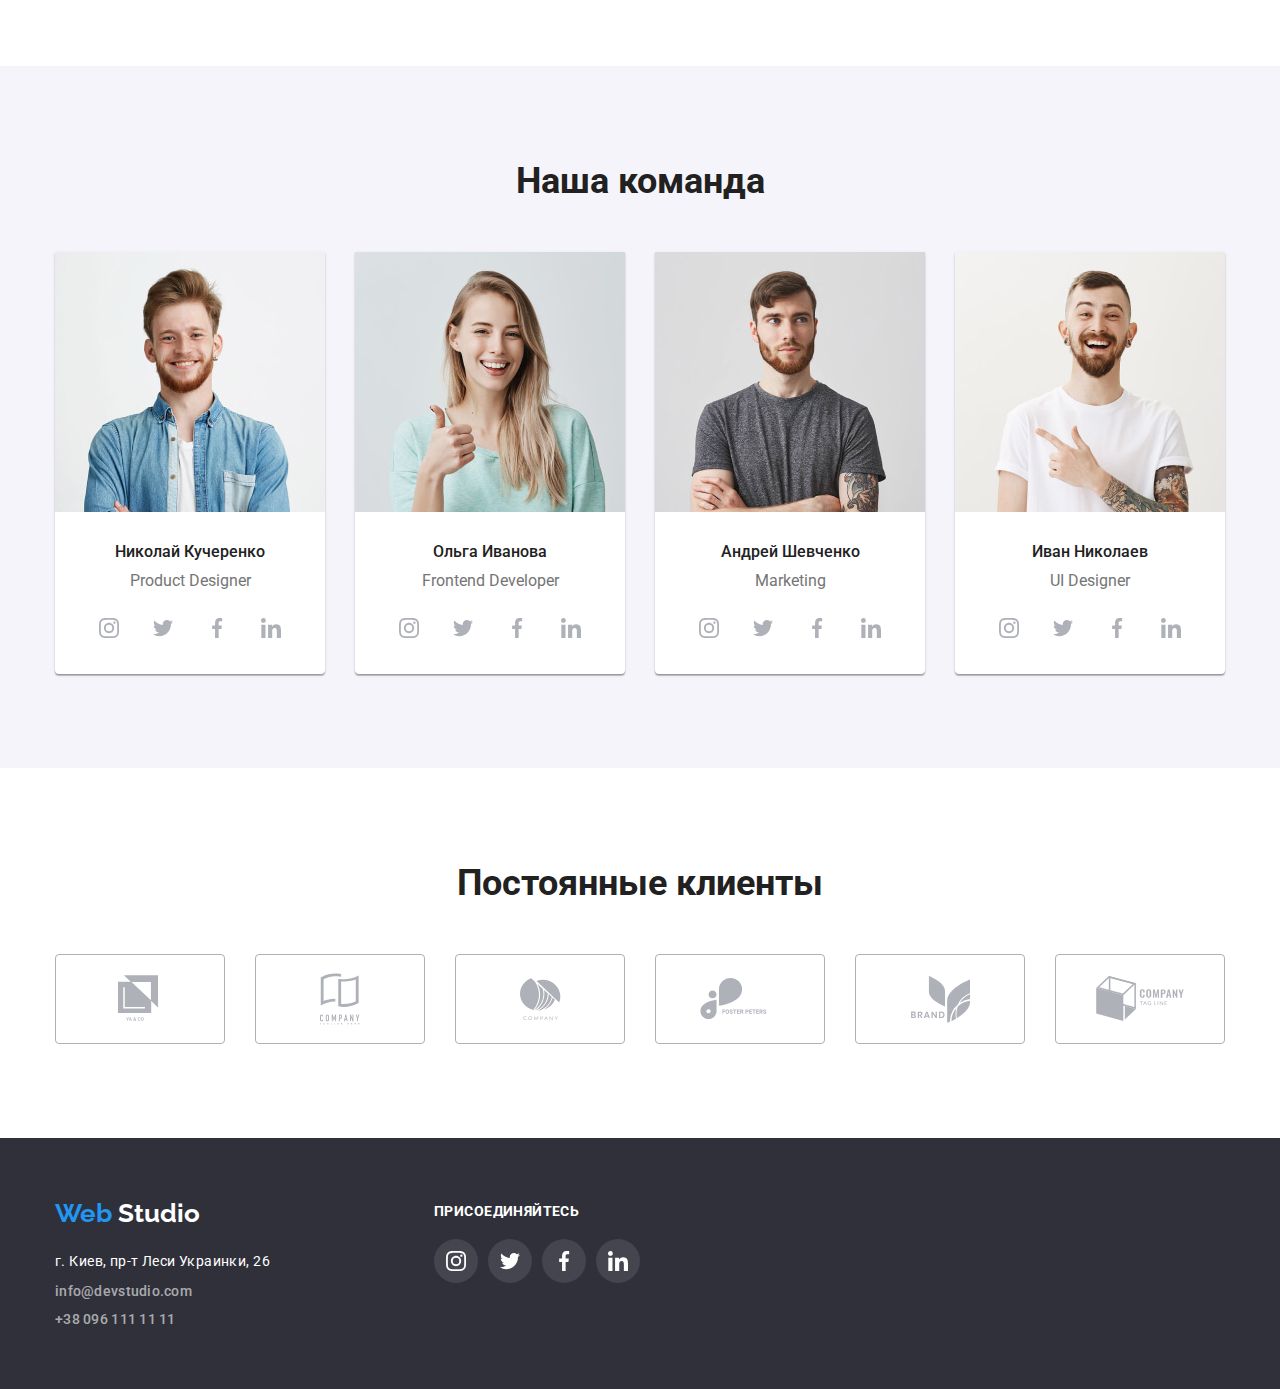
==== commit e28c2ffc: "поправлен хедер" ====
--- a/index.html
+++ b/index.html
@@ -35,15 +35,19 @@
           <li class="header-address">
             <a class="header-mail link" href="mailto:info@devstudio.com">
               <svg class="header-mail-svg" width="16px" height="12px">
-                <use href="./images/icons/sprite.svg#icon-envelope"></use>
+                <use
+                  href="./images/icons/sprite_header.svg#icon-envelope"
+                ></use>
               </svg>
               <adress>info@devstudio.com</adress></a
             >
           </li>
           <li class="header-address">
             <a class="header-tel link" href="tel:+380961111111">
-              <svg class="header-tel-svg" width="10px" height="15px">
-                <use href="./images/icons/sprite.svg#icon-smartphone"></use>
+              <svg class="header-tel-svg" width="10px" height="16px">
+                <use
+                  href="./images/icons/sprite_header.svg#icon-smartphone"
+                ></use>
               </svg>
               +38 096 111 11 11</a
             >
--- a/css/styles.css
+++ b/css/styles.css
@@ -140,11 +140,13 @@
   align-items: center;
   justify-content: center;
 }
-.header-mail-svg {
+.header-mail-svg,
+.header-tel-svg  {
+  display: flex;
+    align-items: center;
+  justify-content: center;
   margin-right: 10px;
-}
-.header-tel-svg {
-  margin-right: 10px;
+  fill: var(--primary-text-color) ;
 }
 .header-address:hover .header-mail-svg {
 fill: var(--accent-color) ;
